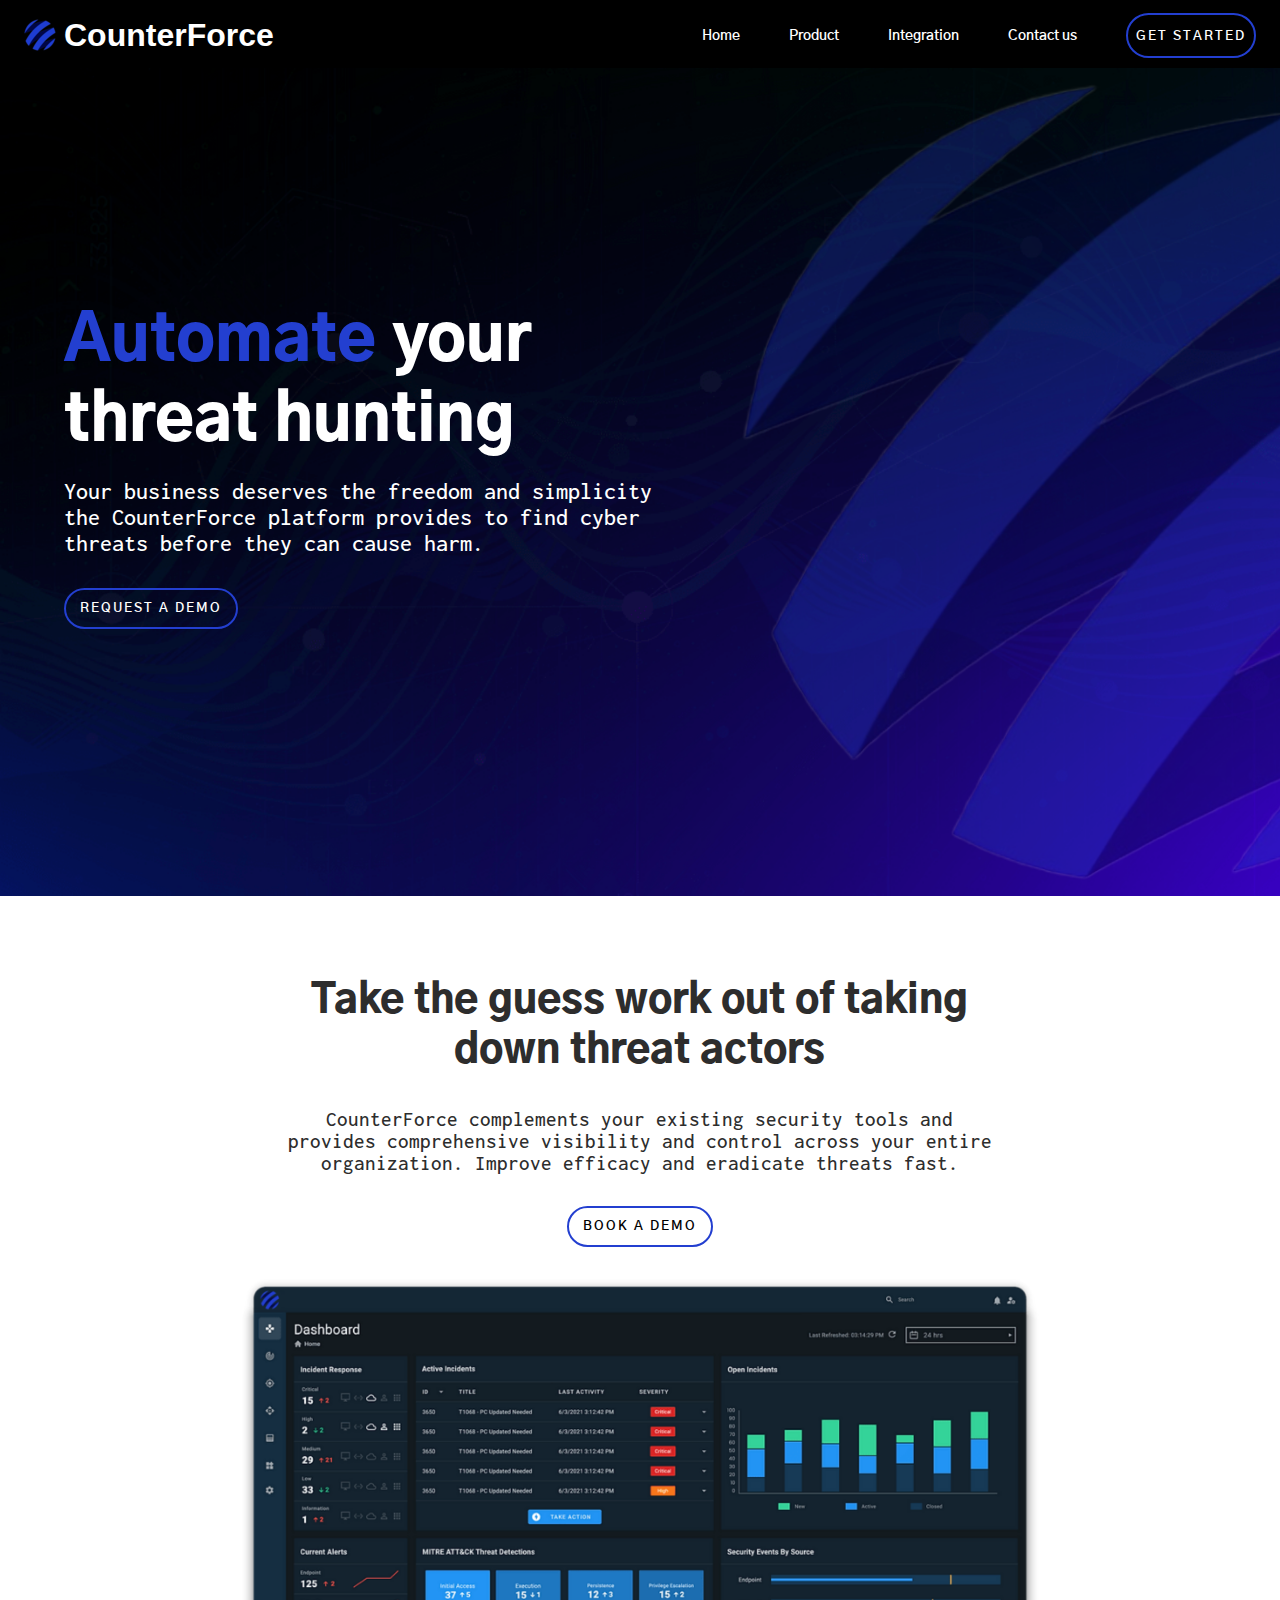
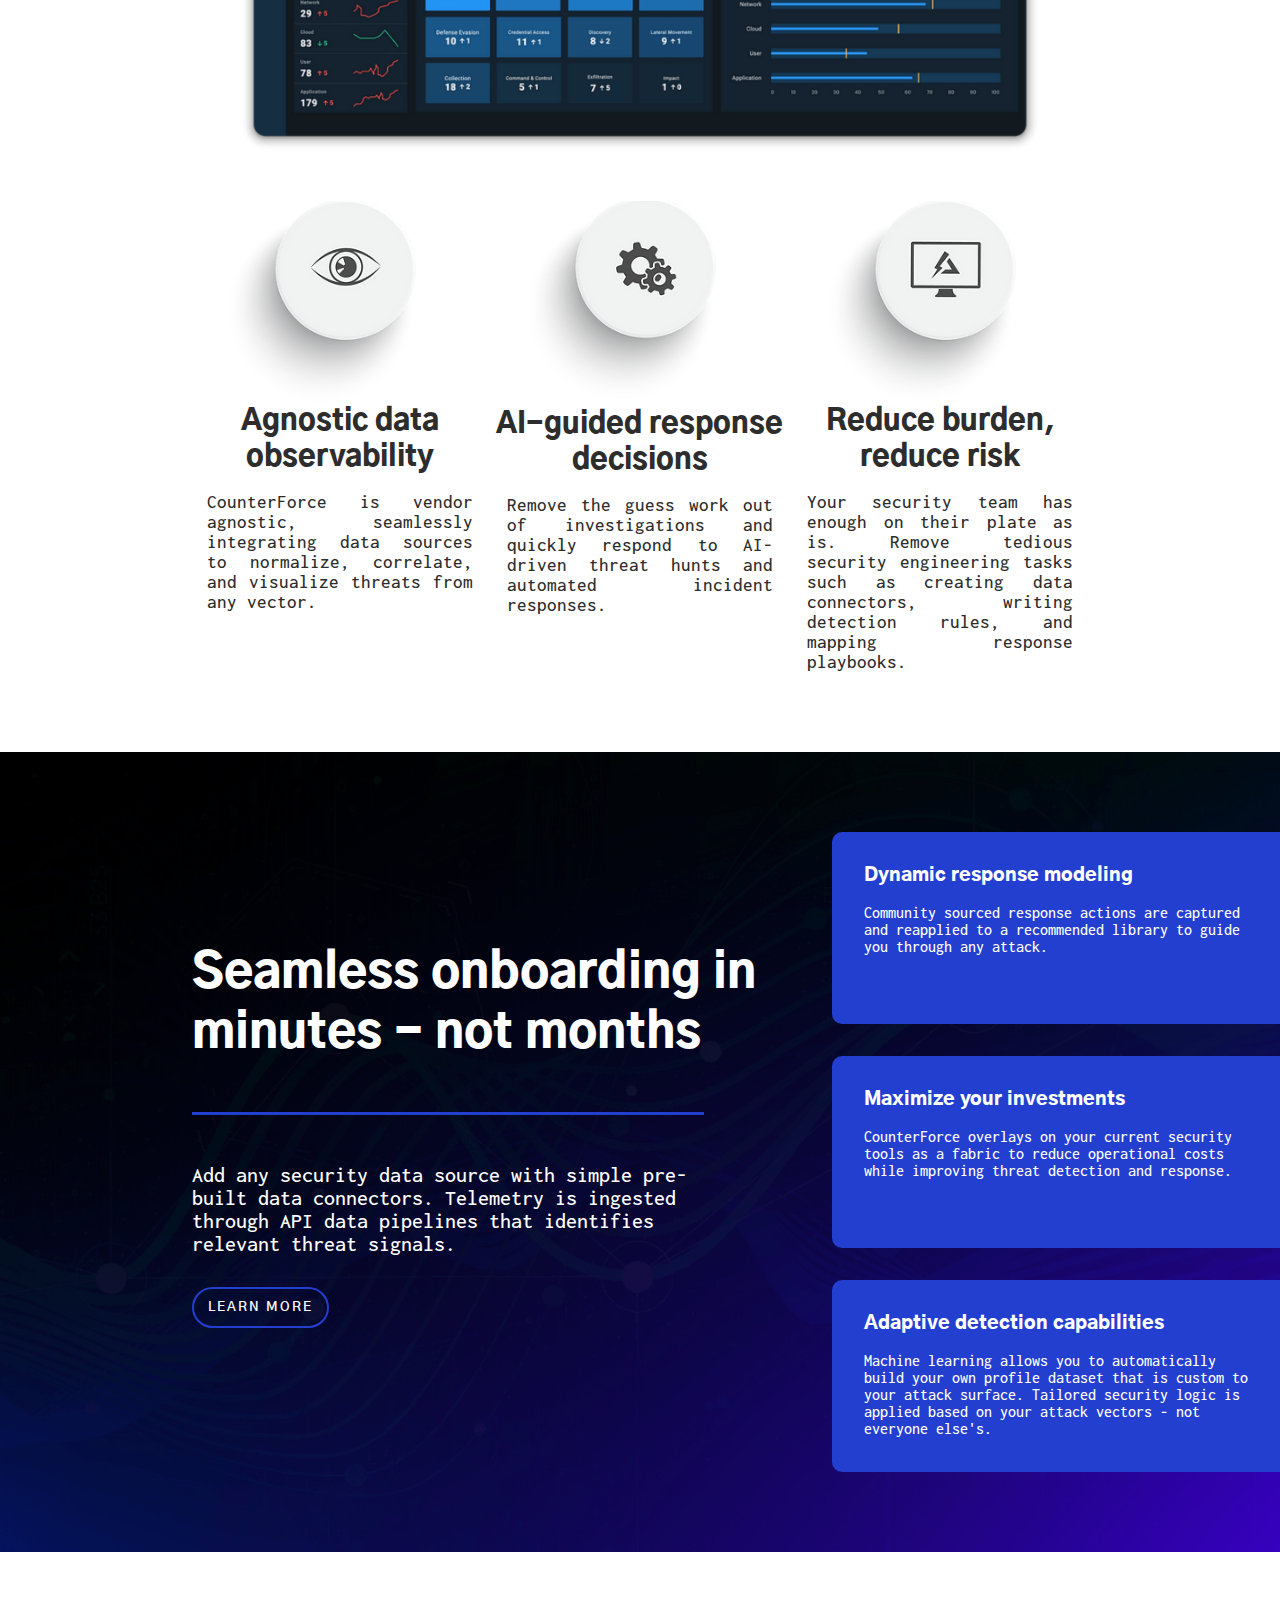
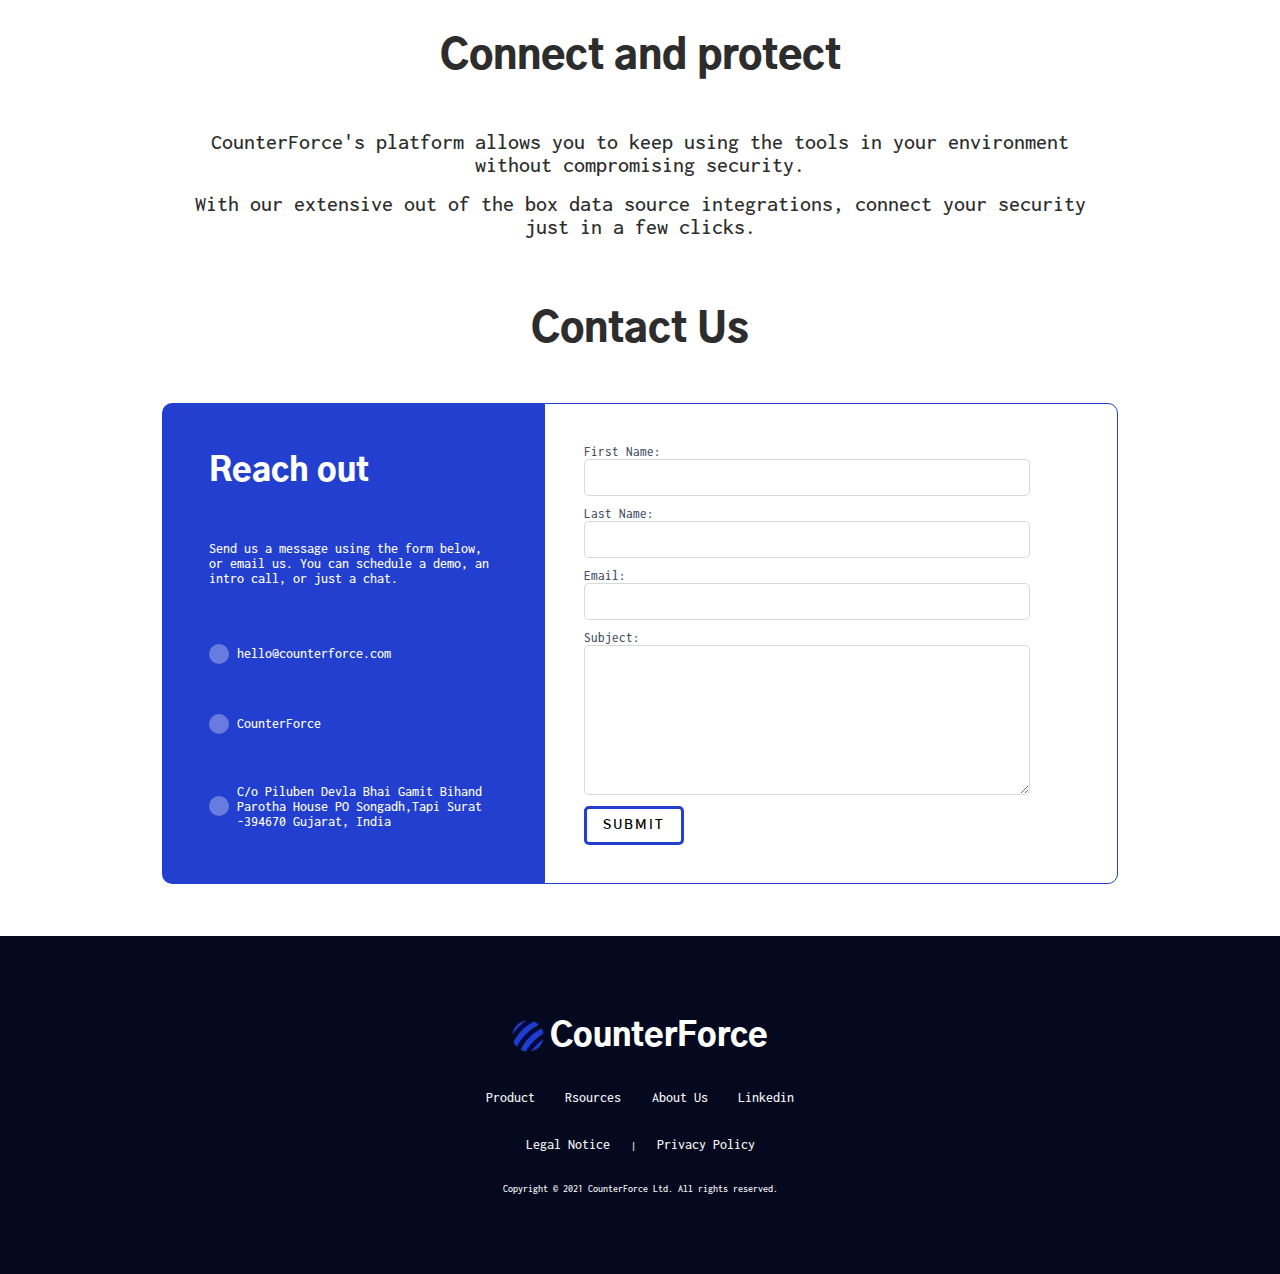
==== index.html @ 5567d182 "first commit" ====
<!DOCTYPE html>
<html lang="en">

<head>
    <meta charset="UTF-8" />
    <meta http-equiv="X-UA-Compatible" content="IE=edge" />
    <meta name="viewport" content="width=device-width, initial-scale=1.0" />
    <link rel="stylesheet" href="style.css" />
    <link rel="icon" href="./assets/logo.png" />
    <link rel="stylesheet" href="https://unicons.iconscout.com/release/v4.0.0/css/line.css" />
    <title>CounterForce</title>
</head>

<body>
    <header class="header">
        <nav class="navbar">
            <h6>
                <a href="#" class="nav-logo"><img src="./assets/logo.png" alt="" />CounterForce</a>
            </h6>
            <ul class="nav-menu">
                <li class="nav-item">
                    <a href="#" class="nav-link">Home</a>
                </li>
                <li class="nav-item">
                    <a href="#tool" class="nav-link">Product</a>
                </li>
                <li class="nav-item">
                    <a href="#integration" class="nav-link">Integration</a>
                </li>
                <li class="nav-item">
                    <a href="#contact" class="nav-link">Contact us</a>
                </li>
                <li class="nav-button button ">
                    <a href="#contact" class="nav-link">Get Started</a>
                </li>
            </ul>
            <div class="hamburger">
                <span class="bar"></span>
                <span class="bar"></span>
                <span class="bar"></span>
            </div>
        </nav>
    </header>

    <!-- scroll to top button -->
    <a href="#" class="to-top">
        <i class="uil uil-angle-double-up"></i>
    </a>

    <!-- main body -->
    <section class="main-slider">
        <div class="slider-content">
            <h1 class="heading">
                <u>Automate</u> your
                threat hunting
            </h1>
            <p>
                Your business deserves the freedom and simplicity the CounterForce platform provides to find cyber
                threats
                before they can cause harm.
            </p>
            <div class="sign-up">
                <a href="#contact">
                    <button class="button">
                        request a demo
                    </button>
                </a>
            </div>

        </div>
        <div class="slider-img">
            <img src="./assets/logo1.png" alt="" />
        </div>
    </section>

    <!-- product -->
    <section class="product" id="tool">
        <h1 class="heading">Take the guess work out of taking down threat actors</h1>
        <p>CounterForce complements your existing security tools and provides comprehensive visibility and control
            across your entire organization.
            Improve efficacy and eradicate threats fast.</p>
        <div class="sign-up">
            <a href="#contact">
                <button class="button">
                    Book a demo
                </button>
            </a>
        </div>
        <div class="photo">
            <img src="./assets/dashboard.png" alt="">
        </div>
        <div class="features">
            <div class="feature feature1">
                <img src="./assets/Eye-circle.png" alt="">
                <h3>Agnostic data observability</h3>
                <p>CounterForce is vendor agnostic, seamlessly integrating data sources to normalize, correlate, and
                    visualize threats from any vector.</p>
            </div>
            <div class="feature feature2">
                <img src="./assets/Gear-circle.png" alt="">
                <h3>AI-guided response decisions</h3>
                <p>Remove the guess work out of investigations and quickly respond to AI-driven threat hunts and
                    automated incident responses.</p>
            </div>
            <div class="feature feature3">
                <img src="./assets/UI-circle.png" alt="">
                <h3>Reduce burden, reduce risk</h3>
                <p>Your security team has enough on their plate as is. Remove tedious security engineering tasks such as
                    creating data connectors, writing detection rules, and mapping response playbooks.</p>
            </div>
        </div>
    </section>

    <!-- onboard -->
    <section class="onboard">
        <div class="part left">
            <h1>Seamless onboarding in minutes - not months</h1>
            <hr>
            <p>Add any security data source with simple pre-built data connectors. Telemetry is ingested through API
                data pipelines that identifies relevant threat signals.</p>
            <div class="sign-up">
                <a href="#contact">
                    <button class="button">
                        Learn More
                    </button>
                </a>
            </div>
        </div>
        <div class="part right">
            <div class="tab tab1">
                <h3>Dynamic response modeling</h3>
                <p>Community sourced response actions are captured and reapplied to a recommended library to guide you
                    through any attack.</p>
            </div>
            <div class="tab tab2">
                <h3>Maximize your investments</h3>
                <p>CounterForce overlays on your current security tools as a fabric to reduce operational costs while
                    improving threat detection and response.</p>
            </div>
            <div class="tab tab3">
                <h3>Adaptive detection capabilities</h3>
                <p>Machine learning allows you to automatically build your own profile dataset that is custom to your
                    attack surface. Tailored security logic is applied based on your attack vectors - not everyone
                    else's.</p>
            </div>
        </div>
    </section>

    <!-- integration -->
    <section class="integration" id="integration">
        <h1 class="heading">Connect and protect</h1>
        <p>CounterForce's platform allows you to keep using the tools in your environment without compromising security.
        </p>
        <p>With our extensive out of the box data source integrations, connect your security just in a few clicks.</p>

        <!-- <h2>Integrated data sources</h2>
        <div class="brands">
            <div class="brand brand1">
                <img src="./assets/Azure%20Logo.png" alt="">
            </div>
            <div class="brand brand2">
                <img src="./assets/microsoft-logo.png" alt="">
            </div>
            <div class="brand brand3"></div>
            <div class="brand brand4"></div>
            <div class="brand brand5"></div>
            <div class="brand brand6"></div>
            <div class="brand brand7"></div>
            <div class="brand brand8"></div>
            <div class="brand brand9"></div>
            <div class="brand brand10"></div>
            <div class="brand brand11"></div>
            <div class="brand brand12"></div>
            <div class="brand brand13"></div>
            <div class="brand brand14"></div>
            <div class="brand brand15"></div>
            <div class="brand brand16"></div>
        </div> -->
    </section>

    <!-- contact -->
    <section class="contact-us" id="contact">
        <h1 class="heading">Contact Us</h1>
        <div class="contact-card">
            <div class="contact-info">
                <h1>Reach out</h1>
                <p>Send us a message using the form below, or email us. You can schedule a demo, an intro call, or just
                    a
                    chat.</p>
                <a href="mailto:hello@counterforce.com"><i class="uil uil-envelope-alt"></i>hello@counterforce.com</a>
                <a href="https://www.linkedin.com/company/counter-force"><i
                        class="uil uil-linkedin-alt"></i>CounterForce</a>
                <a><i class="uil uil-map-marker"></i>C/o Piluben Devla Bhai Gamit
                    Bihand Parotha House
                    PO Songadh,Tapi
                    Surat -394670
                    Gujarat,
                    India</a>
            </div>
            <div class="contact-form">
                <form id="my-form" action="https://formspree.io/f/mlezrawd" method="POST">

                    <label>First Name:</label> <br>
                    <input type="text" name="firstname"><br>

                    <label>Last Name:</label><br>
                    <input type="text" name="lastname"><br>

                    <label>Email:</label><br>
                    <input type="email" name="email" /><br>

                    <label>Subject:</label><br>
                    <textarea type="text" name="message" style="height:150px"></textarea><br>

                    <button id="my-form-button" class="button">Submit</button>

                    <p id="my-form-status"></p>
                </form>
            </div>
        </div>
    </section>

    <!-- footer -->
    <footer>
        <h1><img src="./assets/logo.png" alt="">CounterForce</h1>
        <div class="content">
            <a href="">Product</a>
            <a href="">Rsources</a>
            <a href="">About Us</a>
            <a href="https://www.linkedin.com/company/counter-force">Linkedin</a>
        </div>
        <p><a href="legal-notice.html">Legal Notice</a> | <a href="">Privacy Policy</a></p>
        <p>Copyright © 2021 CounterForce Ltd. All rights reserved.</p>
    </footer>


    <script src="script.js"></script>
    <script>
        var form = document.getElementById("my-form");

        async function handleSubmit(event) {
            event.preventDefault();
            var status = document.getElementById("my-form-status");
            var data = new FormData(event.target);
            fetch(event.target.action, {
                method: form.method,
                body: data,
                headers: {
                    Accept: "application/json",
                },
            })
                .then((response) => {
                    status.innerHTML = "Thanks for your submission!";
                    form.reset();
                })
                .catch((error) => {
                    status.innerHTML = "Oops! There was a problem submitting your form";
                });
        }
        form.addEventListener("submit", handleSubmit);
    </script>
</body>

</html>
---- style.css ----
@import url("https://fonts.googleapis.com/css2?family=Gothic+A1:wght@600;700;800;900&family=Inconsolata:wght@400;500;600&display=swap");
@import url("http://fonts.cdnfonts.com/css/hemi-head-426");

/* #233fd0 -light blue
   #050e48 - dark blue */
* {
  margin: 0px;
  padding: 0px;
  box-sizing: border-box;
  text-decoration: none;
  border: none;
  outline: none;
}
a {
  text-decoration: none;
}

li {
  list-style: none;
}

html {
  font-size: 100%;
  height: 100%;
  overflow-x: hidden;
  margin: 0px;
  padding: 0px;
  touch-action: manipulation;
  scroll-behavior: smooth;
}
body {
  font-family: "Inconsolata", monospace;
  font-weight: 500;
  color: #2d2d2d;
  -webkit-font-smoothing: antialiased;
  -moz-osx-font-smoothing: grayscale;
  word-wrap: break-word;
}
h1,
h2,
h3,
h4,
h5,
h6 {
  font-family: "Gothic A1", sans-serif;
  font-weight: 900;
}
.button {
  font-family: "Gothic A1", sans-serif;
  text-transform: uppercase;
  letter-spacing: 2px;
  font-weight: 600;
  cursor: pointer;
}

/* navbar */
.navbar {
  display: flex;
  justify-content: space-between;
  align-items: center;
  padding: 0.8rem 1.5rem;
  background-color: #000;
}

.hamburger {
  display: none;
}

.bar {
  display: block;
  width: 20px;
  height: 2px;
  margin: 5px auto;
  -webkit-transition: all 0.3s ease-in-out;
  transition: all 0.3s ease-in-out;
  background-color: #fff;
}

.nav-menu {
  display: flex;
  justify-content: space-between;
  align-items: center;
  width: 45%;
}

.nav-link {
  font-weight: 600;
  color: #fff;
  font-family: "Gothic A1", sans-serif;
}

.nav-link:hover {
  color: #233fd0;
}

.nav-logo {
  font-family: "Hemi Head FourTwentySix", sans-serif;
  font-size: 2rem;
  color: #fff;
  display: flex;
  align-items: center;
  justify-content: center;
  gap: 8px;
  font-weight: 800;
  padding-right: 5px;
}

.nav-button a {
  width: 130px;
  height: 45px;
  border: solid 2px #233fd0;
  border-radius: 30px;
  font-size: 0.8rem;
  display: flex;
  align-items: center;
  justify-content: center;
  padding-top: 3px;
}

.nav-button a:hover {
  background-color: #233fd0;
  color: #fff;
  transition: 0.2s;
}

.to-top {
  border: 3px solid #233fd0;
  border-radius: 50%;
  position: fixed;
  z-index: 999;
  bottom: 10px;
  right: 20px;
  width: 3rem;
  height: 3rem;
  display: flex;
  align-items: center;
  justify-content: center;
  font-size: 25px;
  color: #233fd0;
  opacity: 0;
  pointer-events: none;
  transition: all 0.4s;
}
.to-top:hover {
  border: none;
  background-color: #233fd0;
}
.to-top:hover > i {
  color: white;
}
.to-top.active {
  bottom: 20px;
  pointer-events: auto;
  opacity: 1;
}

/* main-body */
.main-slider {
  height: 92vh;
  display: flex;
  flex-direction: row;
  align-items: center;
  justify-content: center;
  background-image: url(./assets/hero-bg.png);
  background-position: center;
  background-size: cover;
  background-repeat: no-repeat;
  overflow: hidden;
  margin-top: -3px;
}
.slider-content {
  width: 57vw;
  padding: 5%;
}
.slider-content > .heading {
  font-size: 4rem;
  font-weight: 900;
  color: #fff;
}
.slider-content > .heading u {
  color: #233fd0;
}

.slider-content p {
  font-size: 1.5rem;
  margin-top: 1rem;
  color: #fff;
}

.sign-up {
  margin: 2rem 0;
}

.sign-up button {
  padding: 10px 14px;
  border: 2px solid #233fd0;
  border-radius: 30px;
  background-color: transparent;
  color: #fff;
}
.sign-up button:hover {
  transition: all 0.3s;
  background-color: #233fd0;
}
.slider-img {
  width: 43vw;
  overflow: hidden;
  display: flex;
  align-items: center;
}
.slider-img img {
  width: 150%;
  opacity: 0.3;
}

/* product */
.product {
  display: flex;
  flex-direction: column;
  align-items: center;
  justify-content: center;
  padding: 5rem 15%;
  text-align: center;
}
.product > .heading {
  font-size: 2.5rem;
  font-weight: 900;
  width: 80%;
  margin-bottom: 2rem;
}
.product p {
  font-size: 1.3rem;
  width: 80%;
}
.product button {
  color: #000;
}
.product button:hover {
  color: #fff;
}
.product > .photo {
  width: 90%;
}
.product > .photo img {
  width: 100%;
  margin-bottom: 3rem;
}
.product > .features {
  display: flex;
  align-items: flex-start;
  justify-content: space-between;
}
.product > .features > .feature {
  width: 33%;
  display: flex;
  flex-direction: column;
  align-items: center;
  justify-content: center;
}
.product > .features > .feature img {
  width: 65%;
  margin-right: 2.5rem;
}
.product > .features > .feature h3 {
  font-size: 1.8rem;
  margin-bottom: 1rem;
  width: 100%;
}
.product > .features > .feature p {
  font-size: 1.2rem;
  width: 90%;
  text-align: justify;
}

/* onboard */
.onboard {
  background-image: url(./assets/hero-bg.png);
  background-position: center;
  background-size: cover;
  background-repeat: no-repeat;
  padding: 5rem 0;
  display: flex;
  align-items: center;
  color: #fff;
}
.onboard > .left {
  width: 65%;
  padding-left: 15%;
}
.onboard > .left h1 {
  font-size: 3rem;
}
.onboard > .left hr {
  width: 80%;
  height: 3px;
  background-color: #233fd0;
  margin: 3rem 0;
}
.onboard > .left p {
  font-size: 1.4rem;
  width: 80%;
}
.onboard > .right {
  width: 35%;
  display: flex;
  flex-direction: column;
  gap: 2rem;
}
.onboard > .right > .tab {
  padding: 2rem;
  height: 12rem;
  background-color: #233fd0;
  border-radius: 10px 0 0 10px;
}
.onboard > .right > .tab h3 {
  margin-bottom: 1rem;
}

/* integration */
.integration {
  padding: 5rem 15% 0 15%;
  text-align: center;
}
.integration > .heading {
  margin-bottom: 3rem;
  font-size: 2.5rem;
}
.integration p {
  font-size: 1.4rem;
  margin-bottom: 1rem;
}
/* .integration h2 {
  font-size: 2rem;
  margin: 5rem 0;
}
.integration > .brands {
  display: flex;
  align-items: center;
  justify-content: space-between;
  flex-wrap: wrap;
}
.integration > .brands > .brand {
  width: 8rem;
  height: 8rem;
  background-color: #fff;
  border-radius: 8px;
  display: flex;
  align-items: center;
  justify-content: center;
  box-shadow: rgba(50, 50, 93, 0.25) 0px 6px 12px -2px,
    rgba(0, 0, 0, 0.3) 0px 3px 7px -3px;
  margin: 1rem 5%;
} */

/* contact us */
.contact-us {
  padding: 4% 10%;
  display: flex;
  flex-direction: column;
  align-items: center;
  justify-content: center;
}
.contact-us > .heading {
  margin-bottom: 3rem;
  font-size: 2.5rem;
}
.contact-us p,
a {
  font-size: 0.9rem;
}
.contact-card {
  display: flex;
  flex-direction: row;
  align-items: stretch;
  justify-content: center;
}
.contact-info {
  background-color: #233fd0;
  border-radius: 10px 0 0 10px;
  width: 40%;
  display: flex;
  flex-direction: column;
  padding: 5%;
  justify-content: space-between;
}
.contact-info h1 {
  color: white;
  margin-bottom: 1rem;
}
.contact-info p {
  color: white;
  margin-bottom: 1rem;
}
.contact-info i {
  font-size: 1.2rem;
  background-color: #ffffff50;
  color: white;
  padding: 10px;
  border-radius: 50%;
  margin-right: 0.5rem;
}
.contact-info i:hover {
  background-color: transparent;
}
.contact-info a {
  color: white;
  margin: 0.5rem 0;
  display: flex;
  align-items: center;
}
.contact-form {
  width: 60%;
  color: #161e2e;
  border: 1px solid #233fd0;
  border-radius: 0 10px 10px 0;
  padding: 4%;
}

.contact-form label {
  font-size: 0.8rem;
  color: #424d5f;
}
.contact-form input,
textarea {
  padding: 10px;
  border: 1px solid #5a5a5a3a;
  border-radius: 5px;
  width: 90%;
  resize: vertical;
  margin-bottom: 0.5rem;
}
.contact-form button {
  padding: 0.5rem 1rem;
  border: 3px solid #233fd0;
  border-radius: 5px;
  background-color: #fff;
}
.contact-form button:hover {
  background-color: #233fd0;
  color: #fff;
}

/* footer */
footer {
  padding: 5rem;
  text-align: center;
  background-color: #05091f;
  color: #fff;
}
footer h1 {
  margin-bottom: 2rem;
}
footer h1 {
  display: flex;
  align-items: center;
  justify-content: center;
  gap: 6px;
}
footer p {
  margin-top: 2rem;
  font-size: 0.6rem;
}
footer .get-started .button {
  padding: 0.8rem 1rem;
  border: 3px solid #fff;
  border-radius: 5px;
  background-color: transparent;
  color: #fff;
  margin-bottom: 2rem;
}
footer .get-started .button:hover {
  background-color: #fff;
  color: #04483c;
}
footer > .content a {
  color: #f5f5f5;
  padding: 0 1%;
}
footer > .content a:hover {
  color: #fff;
  text-decoration: underline;
}
footer p a {
  color: #f5f5f5;
  padding: 0 1rem;
}
footer p a:hover {
  text-decoration: underline;
}

/* small and medium screen */
@media only screen and (max-width: 768px) and (orientation: portrait) {
  .nav-logo img {
    width: 25px;
  }
  .nav-logo {
    font-size: 1.5rem;
  }

  .nav-menu {
    position: fixed;
    z-index: 999;
    overflow: hidden;
    right: -100%;
    top: 3.15rem;
    flex-direction: column;
    width: 20rem;
    height: 100vh;
    transition: 0.3s;
    background: #000;
  }

  .nav-menu.active {
    right: 0;
  }

  .nav-item {
    padding: 3.5% 8%;
    margin-top: 10%;
    width: fit-content;
  }

  .nav-item > a {
    color: #fff;
  }
  .nav-button {
    margin: 1rem 0 0 1rem;
    width: fit-content;
  }
  .nav-button a {
    color: #fff;
    background-color: #233fd0;
  }

  .nav-menu {
    display: block;
  }

  .nav-link {
    display: block;
  }

  .hamburger {
    display: block;
    cursor: pointer;
  }

  .hamburger.active .bar:nth-child(2) {
    opacity: 0;
  }

  .hamburger.active .bar:nth-child(1) {
    transform: translateY(7px) rotate(45deg);
  }

  .hamburger.active .bar:nth-child(3) {
    transform: translateY(-7px) rotate(-45deg);
  }
  .main-slider {
    height: 86vh;
  }
  .main-slider {
    flex-direction: column;
  }
  .slider-content {
    width: 98vw;
    position: absolute;
    z-index: 2;
  }
  .slider-content > .heading {
    font-size: 2.5rem;
  }
  .slider-content p {
    font-size: 1.2rem;
  }
  .sign-up {
    margin-top: 2rem;
  }
  .sign-up .button {
    font-size: 0.7rem;
  }
  .slider-img {
    width: 100vw;
    padding: 0;
    overflow: visible;
    position: relative;
    z-index: 1;
    margin-right: -55%;
  }

  /* product */
  .product {
    padding: 5rem 5%;
  }
  .product > .heading {
    font-size: 1.8rem;
    width: 95%;
  }
  .product p {
    width: 95%;
    font-size: 1rem;
  }
  .product > .photo {
    width: 100%;
  }
  .product > .features {
    flex-direction: column;
  }
  .product > .features > .feature {
    width: 95%;
    margin-bottom: 2rem;
  }
  .product > .features > .feature img {
    width: 55%;
  }
  .product > .features > .feature h3 {
    font-size: 1.3rem;
    margin-bottom: 1rem;
  }
  .product > .features > .feature p {
    font-size: 1rem;
  }

  /* onboard */
  .onboard {
    background-image: unset;
    flex-direction: column;
  }
  .onboard > .left {
    background-image: url(./assets/hero-bg.png);
    width: 100%;
    padding: 0 1rem;
    padding-bottom: 2rem;
  }
  .onboard > .left h1 {
    font-size: 1.8rem;
    margin-top: 5rem;
  }
  .onboard > .left p {
    font-size: 1rem;
    width: 92%;
  }
  .onboard > .right {
    width: 90%;
    margin-top: 2rem;
  }
  .onboard > .right > .tab {
    border-radius: 10px;
    height: 14rem;
  }

  /* contact us */
  .contact-us > .heading {
    font-size: 1.8rem;
  }
  .contact-card {
    flex-direction: column !important;
    align-items: center;
    justify-content: center;
  }
  .contact-info {
    width: 95%;
    border-radius: 10px 10px 0 0;
  }
  .contact-form {
    width: 95%;
    border-radius: 0 0 10px 10px;
  }
  .contact-form form input,
  textarea {
    width: 100%;
  }
  .contact-form button {
    background-color: #233fd0;
    color: #fff;
  }

  /* integration */
  .integration {
    padding-top: 0;
    padding-bottom: 2rem;
  }
  .integration > .heading {
    font-size: 1.8rem;
  }
  .integration p {
    font-size: 1rem;
  }

  /* footer */
  footer {
    padding: 5rem 2rem;
  }
}

@media only screen and (max-width: 825px) and (orientation: landscape) {
  .main-slider {
    height: 82vh;
  }
  .nav-logo img {
    width: 25px;
  }
  .nav-logo {
    font-size: 1.5rem;
  }

  .nav-menu {
    position: fixed;
    z-index: 999;
    overflow: hidden;
    right: -100%;
    top: 3.15rem;
    flex-direction: column;
    width: 20rem;
    height: 100vh;
    transition: 0.3s;
    background: #000;
  }

  .nav-menu.active {
    right: 0;
  }

  .nav-item {
    padding: 0% 8% !important;
    margin: 0 !important;
  }
  .nav-button {
    margin: 1rem 0 0 2.5rem;
  }
  .nav-button a {
    color: #fff;
    background-color: #233fd0;
  }
  .nav-item > a {
    color: white;
  }

  .nav-menu {
    display: block;
  }

  .nav-link {
    display: block;
  }

  .hamburger {
    display: block;
    cursor: pointer;
  }

  .hamburger.active .bar:nth-child(2) {
    opacity: 0;
  }

  .hamburger.active .bar:nth-child(1) {
    transform: translateY(7px) rotate(45deg);
  }

  .hamburger.active .bar:nth-child(3) {
    transform: translateY(-7px) rotate(-45deg);
  }
  .nav-item {
    margin: 8% !important;
  }
  .slider-content > .heading {
    font-size: 2rem;
  }
  .slider-content p {
    font-size: 1rem;
  }
  .slider-img {
    overflow: hidden;
    height: 88vh;
    width: 45%;
  }
  .slider-img img {
    margin-bottom: -1rem;
  }
  .sign-up {
    margin: 1rem 0;
  }
  .sign-up > a > .button {
    font-size: 0.6rem;
  }
  .product {
    padding: 5rem 5%;
  }
  .product > .heading {
    font-size: 1.8rem;
    width: 85%;
  }
  .product p {
    width: 85%;
    font-size: 1rem;
  }
  .product > .photo {
    width: 80%;
  }
  .product > .features > .feature img {
    width: 75%;
  }
  .product > .features > .feature h3 {
    font-size: 1.3rem;
    margin-bottom: 1rem;
  }
  .product > .features > .feature p {
    font-size: 1rem;
  }
  .onboard > .left {
    padding-left: 5%;
    width: 60%;
  }

  .onboard > .left h1 {
    font-size: 1.8rem;
    margin: 0;
  }
  .onboard > .left p {
    font-size: 1rem;
    width: 92%;
  }
  .onboard > .right {
    width: 40%;
  }
  .onboard > .right > .tab {
    padding: 1rem;
  }
  .onboard > .right > .tab p {
    font-size: 0.9rem;
  }
  .contact-us > .heading {
    font-size: 1.8rem;
  }
  .contact-info {
    padding: 5% 2%;
  }
  /* integration */
  .integration {
    /* padding-top: 0; */
    padding-bottom: 2rem;
  }
  .integration > .heading {
    font-size: 1.8rem;
  }
  .integration p {
    font-size: 1rem;
  }
}

@media only screen and (device-width: 768px) and (orientation: portrait) {
  .slider-content > .heading {
    font-size: 3.2rem;
  }
  .slider-content p {
    font-size: 1.8rem;
  }
  .sign-up .button {
    font-size: 1rem;
  }
  .product {
    padding: 5rem 10%;
  }
  .product > .features > .feature img {
    width: 35%;
  }
  .onboard > .left {
    padding: 10%;
  }
  .onboard > .right > .tab {
    height: 10rem;
  }
}

@media only screen and (device-width: 1024px) and (device-height: 1366px) {
  .main-slider {
    height: 90vh;
    flex-direction: column;
  }
  .nav-menu {
    width: 58%;
  }
  .slider-img {
    width: 100vw;
    position: relative;
    z-index: 1;
    padding: 0;
    margin: 0 auto;
    margin-right: -45%;
  }
  .slider-content {
    width: 80vw;
    padding: 5% 3.5%;
    position: absolute;
    z-index: 2;
  }
  .slider-content > .heading {
    font-size: 3.2rem;
  }
  .slider-content p {
    font-size: 1.8rem;
  }
  .sign-up p {
    font-size: 1.2rem;
  }
  .product {
    padding: 5rem 5%;
  }
  .onboard > .left {
    padding-left: 5%;
    width: 60%;
  }
  .onboard > .right {
    width: 40%;
  }
  .onboard > .right > .tab {
    height: 14rem;
  }
}

@media only screen and (device-width: 1366px) and (device-height: 1024px) {
  .main-slider {
    height: 92.3vh;
  }
}

@media only screen and (device-width: 1024px) and (device-height: 768px) {
  .nav-menu {
    width: 58%;
  }
  .main-slider {
    height: 88vh;
  }
  .product {
    padding: 5rem 5%;
  }
}

@media only screen and (max-width: 645px) {
  .onboard > .right > .tab {
    padding: 2rem 1rem;
  }
  /* integration */
  .integration {
    padding-top: 0;
    padding-bottom: 2rem;
  }
  .integration > .heading {
    font-size: 1.8rem;
  }
  .integration p {
    font-size: 1rem;
  }
}
@media only screen and (max-width: 645px) and (orientation: landscape) {
  .main-slider {
    height: auto;
  }
  .product > .features > .feature img {
    width: 30%;
  }
  .onboard {
    padding-top: 0;
  }
  .onboard > .left {
    width: 100%;
    padding: 10%;
  }
  .onboard > .right {
    width: 90%;
  }
  .onboard > .right > .tab {
    height: 10rem;
  }
  /* product */
  .product {
    padding: 5rem 5%;
  }
  .product > .heading {
    font-size: 1.8rem;
    width: 95%;
  }
  .product p {
    width: 95%;
    font-size: 1rem;
  }
  .product > .photo {
    width: 100%;
  }
  .product > .features {
    flex-direction: column;
  }
  .product > .features > .feature {
    width: 95%;
    margin-bottom: 2rem;
  }
  .product > .features > .feature img {
    width: 55%;
  }
  .product > .features > .feature h3 {
    font-size: 1.3rem;
    margin-bottom: 1rem;
  }
  .product > .features > .feature p {
    font-size: 1rem;
  }

  /* onboard */
  .onboard {
    background-image: unset;
    flex-direction: column;
  }
  .onboard > .left {
    background-image: url(./assets/hero-bg.png);
    width: 100%;
    padding: 0 1rem;
    padding-bottom: 2rem;
  }
  .onboard > .left h1 {
    font-size: 1.8rem;
    margin-top: 5rem;
  }
  .onboard > .left p {
    font-size: 1rem;
    width: 92%;
  }
  .onboard > .right {
    width: 90%;
    margin-top: 2rem;
  }
  .onboard > .right > .tab {
    border-radius: 10px;
    height: 10rem;
  }
  /* contact us */
  .contact-us > .heading {
    font-size: 1.8rem;
  }
  .contact-card {
    flex-direction: column !important;
    align-items: center;
    justify-content: center;
  }
  .contact-info {
    width: 95%;
    border-radius: 10px 10px 0 0;
    padding: 5%;
  }
  .contact-form {
    width: 95%;
    border-radius: 0 0 10px 10px;
  }
  .contact-form form input,
  textarea {
    width: 100%;
  }
  .contact-form button {
    background-color: #233fd0;
    color: #fff;
  }
  /* integration */
  .integration {
    padding-top: 0;
    padding-bottom: 2rem;
  }
  .integration > .heading {
    font-size: 1.8rem;
  }
  .integration p {
    font-size: 1rem;
  }
}
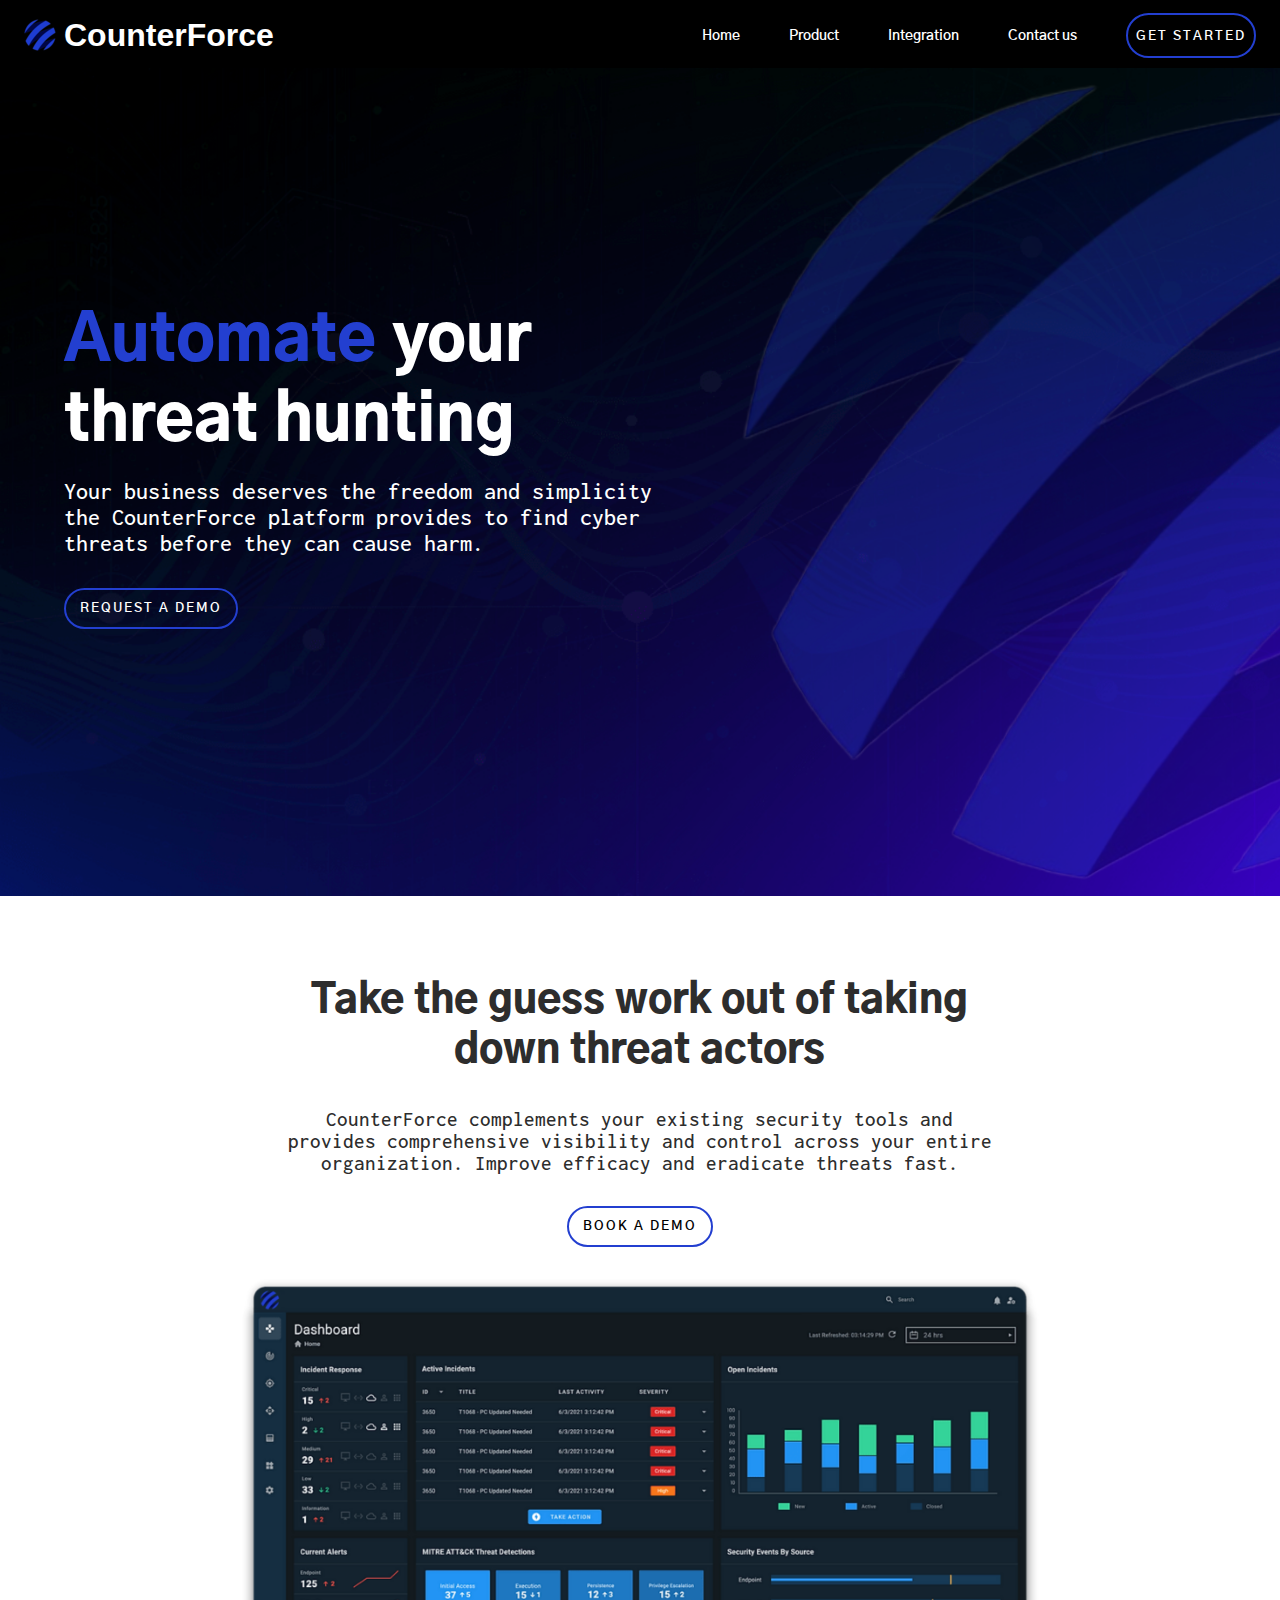
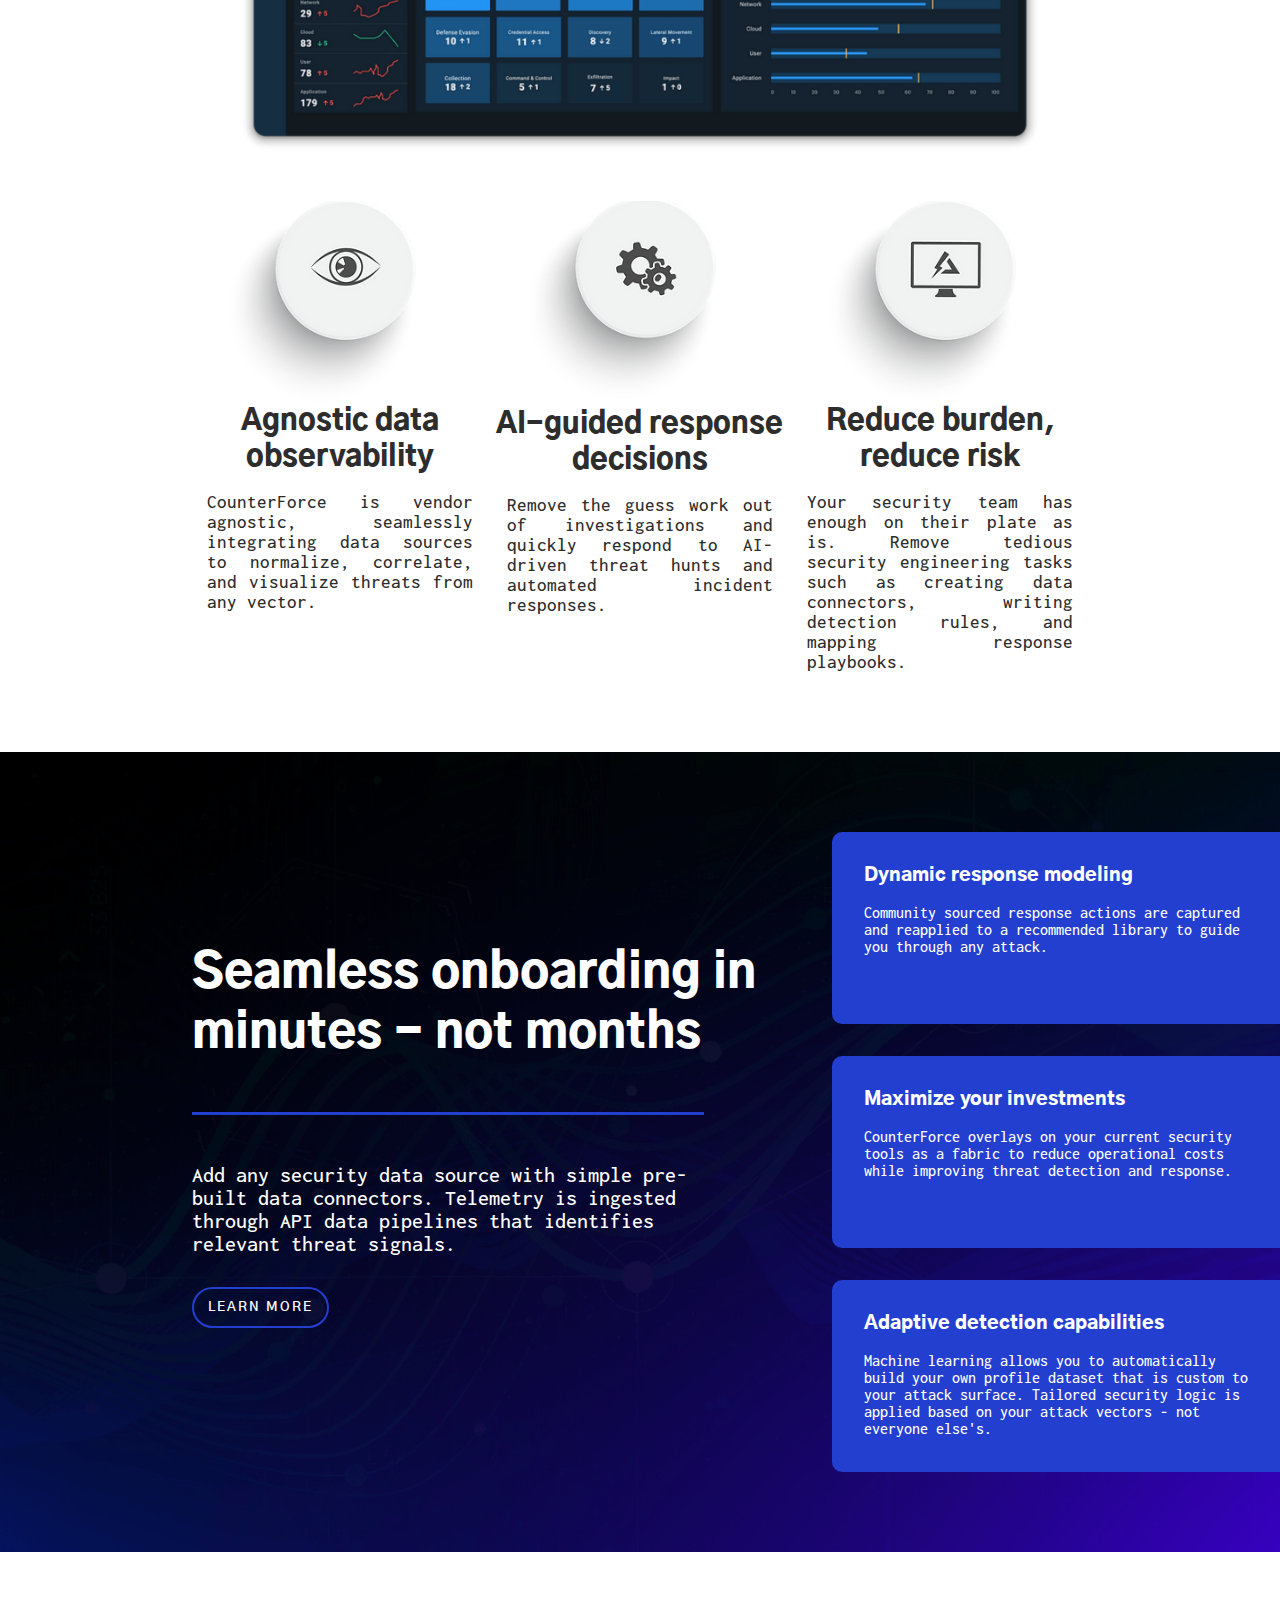
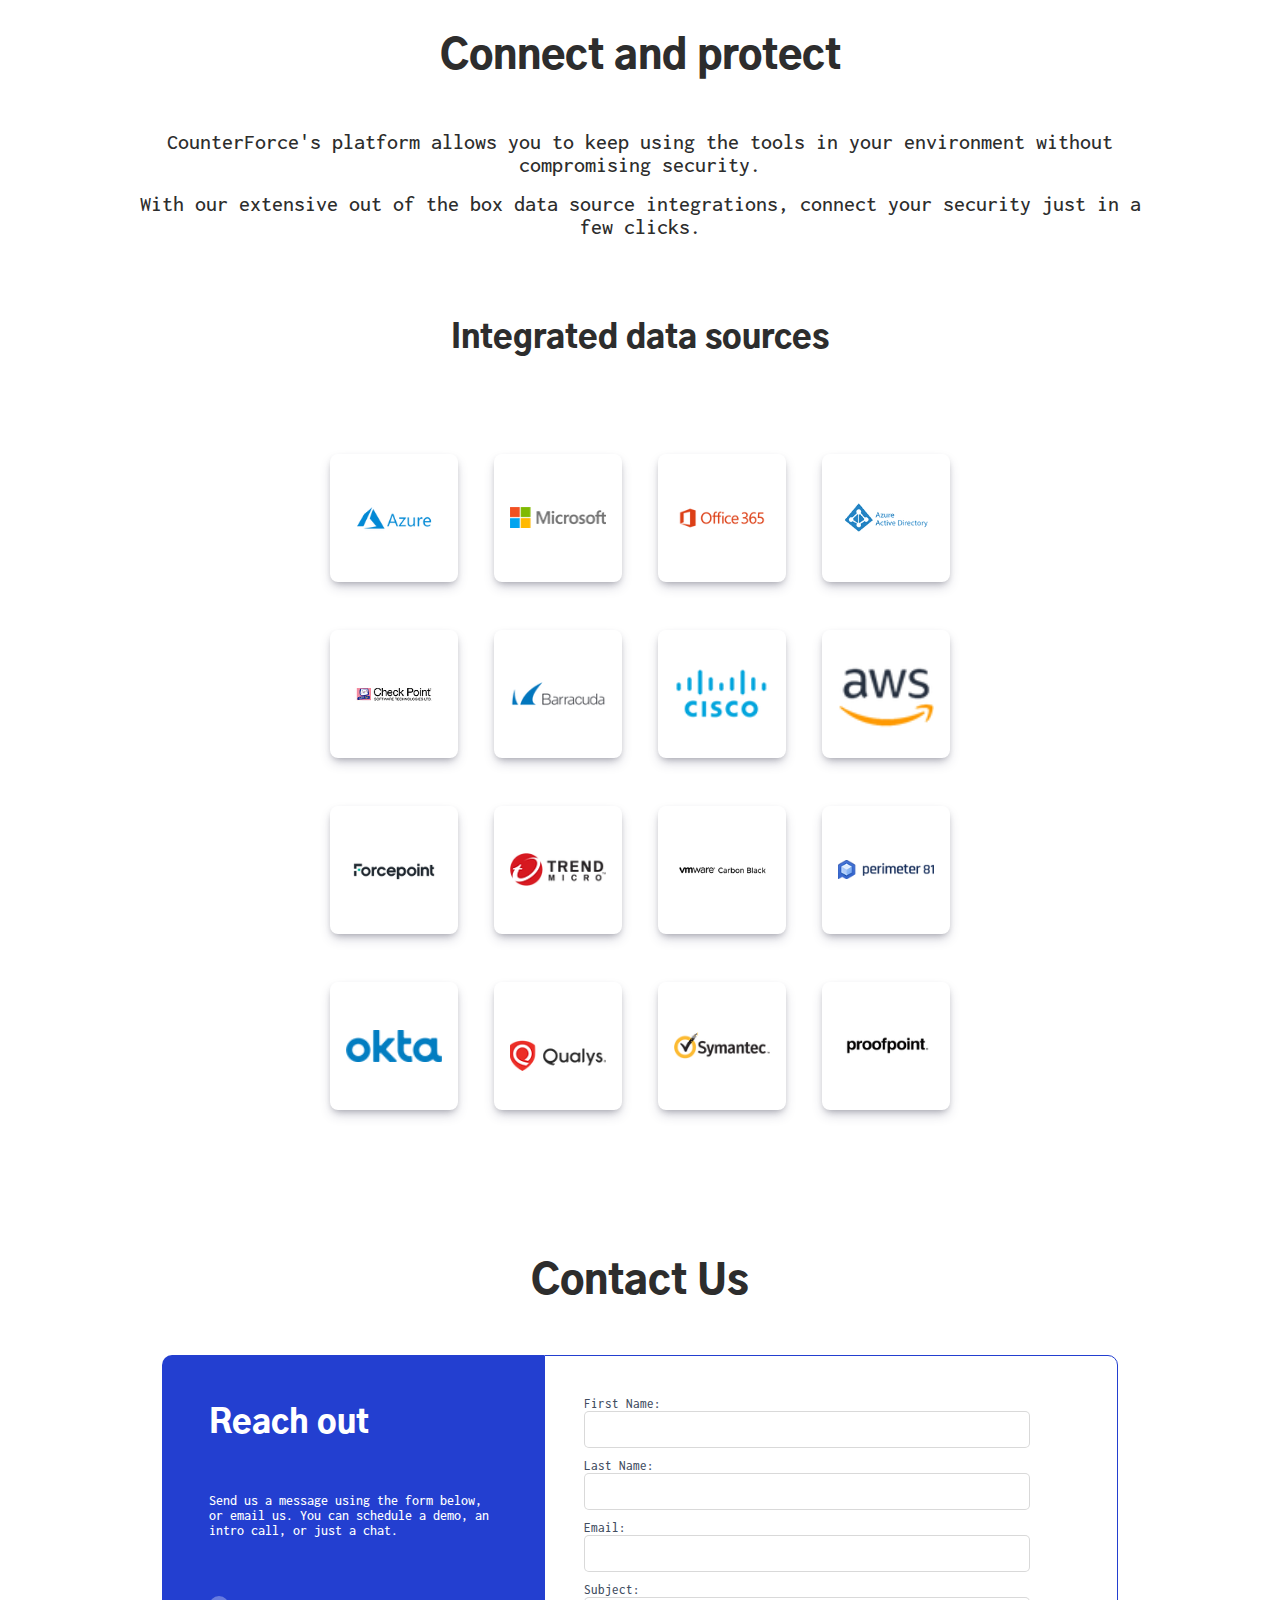
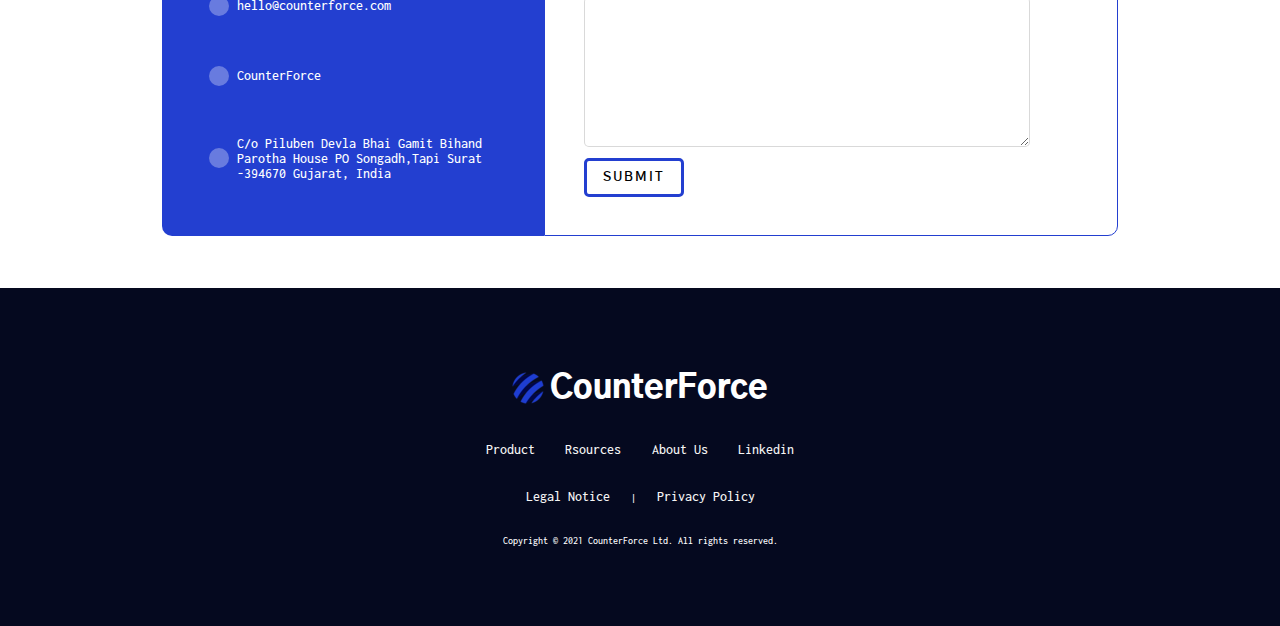
==== commit 535ed8b0: "second commit" ====
--- a/index.html
+++ b/index.html
@@ -153,29 +153,57 @@
         </p>
         <p>With our extensive out of the box data source integrations, connect your security just in a few clicks.</p>
 
-        <!-- <h2>Integrated data sources</h2>
+        <h2>Integrated data sources</h2>
         <div class="brands">
             <div class="brand brand1">
-                <img src="./assets/Azure%20Logo.png" alt="">
+                <img src="./assets/Azure.png" alt="">
             </div>
             <div class="brand brand2">
-                <img src="./assets/microsoft-logo.png" alt="">
-            </div>
-            <div class="brand brand3"></div>
-            <div class="brand brand4"></div>
-            <div class="brand brand5"></div>
-            <div class="brand brand6"></div>
-            <div class="brand brand7"></div>
-            <div class="brand brand8"></div>
-            <div class="brand brand9"></div>
-            <div class="brand brand10"></div>
-            <div class="brand brand11"></div>
-            <div class="brand brand12"></div>
-            <div class="brand brand13"></div>
-            <div class="brand brand14"></div>
-            <div class="brand brand15"></div>
-            <div class="brand brand16"></div>
-        </div> -->
+                <img src="./assets/microsoft.png" alt="">
+            </div>
+            <div class="brand brand3">
+                <img src="./assets/office-365.png" alt="">
+            </div>
+            <div class="brand brand4">
+                <img src="./assets/Azure-AD.png" alt="">
+            </div>
+            <div class="brand brand5">
+                <img src="./assets/checkpoint.png" alt="">
+            </div>
+            <div class="brand brand6">
+                <img src="./assets/Barracuda.png" alt="">
+            </div>
+            <div class="brand brand7">
+                <img src="./assets/Cisco.png" alt="">
+            </div>
+            <div class="brand brand8">
+                <img src="./assets/aws-logo.png" alt="">
+            </div>
+            <div class="brand brand9">
+                <img src="./assets/forcepoint.png" alt="">
+            </div>
+            <div class="brand brand10">
+                <img src="./assets/trend.png" alt="">
+            </div>
+            <div class="brand brand11">
+                <img src="./assets/VMware.png" alt="">
+            </div>
+            <div class="brand brand12">
+                <img src="./assets/perimeter.png" alt="">
+            </div>
+            <div class="brand brand13">
+                <img src="./assets/Okta.png" alt="">
+            </div>
+            <div class="brand brand14">
+                <img src="./assets/qualys.png" alt="">
+            </div>
+            <div class="brand brand15">
+                <img src="./assets/Symantec.png" alt="">
+            </div>
+            <div class="brand brand16">
+                <img src="./assets/Proofpoint.png" alt="">
+            </div>
+        </div>
     </section>
 
     <!-- contact -->
--- a/style.css
+++ b/style.css
@@ -318,26 +318,34 @@
 
 /* integration */
 .integration {
-  padding: 5rem 15% 0 15%;
+  padding: 5rem 0;
   text-align: center;
 }
 .integration > .heading {
+  font-size: 2.5rem;
+  width: 80%;
+  margin: 0 auto;
   margin-bottom: 3rem;
-  font-size: 2.5rem;
 }
 .integration p {
   font-size: 1.4rem;
+  width: 80%;
+  margin: 0 auto;
   margin-bottom: 1rem;
 }
-/* .integration h2 {
+.integration h2 {
   font-size: 2rem;
   margin: 5rem 0;
 }
 .integration > .brands {
   display: flex;
   align-items: center;
-  justify-content: space-between;
+  justify-content: space-around;
   flex-wrap: wrap;
+  gap: 1rem;
+  padding: 0 5%;
+  width: 60%;
+  margin: 0 auto;
 }
 .integration > .brands > .brand {
   width: 8rem;
@@ -349,8 +357,12 @@
   justify-content: center;
   box-shadow: rgba(50, 50, 93, 0.25) 0px 6px 12px -2px,
     rgba(0, 0, 0, 0.3) 0px 3px 7px -3px;
-  margin: 1rem 5%;
-} */
+  margin: 1rem 0;
+  padding: 1rem;
+}
+.integration > .brands > .brand img {
+  width: 100%;
+}
 
 /* contact us */
 .contact-us {
@@ -846,6 +858,10 @@
   .integration p {
     font-size: 1rem;
   }
+  .integration > .brands {
+    width: 85%;
+    margin: 0 auto;
+  }
 }
 
 @media only screen and (device-width: 768px) and (orientation: portrait) {
@@ -916,6 +932,11 @@
   .onboard > .right > .tab {
     height: 14rem;
   }
+
+  .integration > .brands {
+    width: 70%;
+    margin: 0 auto;
+  }
 }
 
 @media only screen and (device-width: 1366px) and (device-height: 1024px) {
@@ -933,6 +954,10 @@
   }
   .product {
     padding: 5rem 5%;
+  }
+  .integration > .brands {
+    width: 70%;
+    margin: 0 auto;
   }
 }
 
@@ -1069,4 +1094,15 @@
   .integration p {
     font-size: 1rem;
   }
-}
+  .integration > .brands {
+    width: 100%;
+    margin: 0 auto;
+  }
+}
+
+@media only screen and (min-width: 650px) and (max-width: 750px) and (orientation: landscape) {
+  .integration > .brands {
+    width: 90%;
+    margin: 0 auto;
+  }
+}
